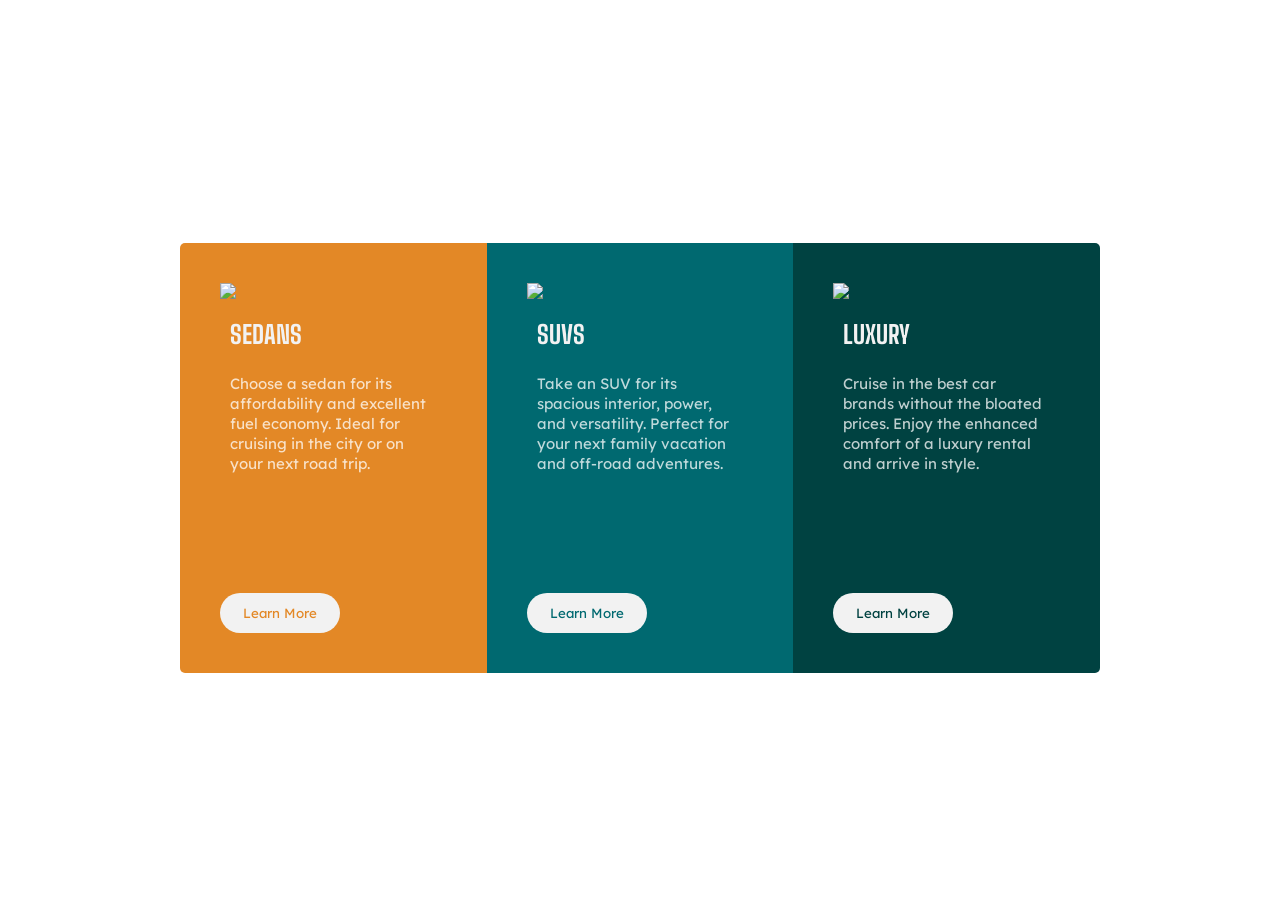
==== index.html @ 1e1beb64 "Add files via upload" ====
<!DOCTYPE html>
<html lang="en">
<head>
    <meta charset="UTF-8">
    <meta name="viewport" content="width=device-width, initial-scale=1.0">
    <link rel="stylesheet" href="style.css">
    <link rel="preconnect" href="https://fonts.googleapis.com">
<link rel="preconnect" href="https://fonts.gstatic.com" crossorigin>
<link href="https://fonts.googleapis.com/css2?family=Big+Shoulders:opsz,wght@10..72,100..900&family=Lexend+Deca:wght@100..900&display=swap" rel="stylesheet"><title>Practice</title>
</head>
<body>
    <div class="grid-container">
        <div class="item" id="item1">
            <img src="/images/icon-sedans.svg">
            <h1 class="header">SEDANS</h1>
            <p class="p">Choose a sedan for its affordability and excellent fuel economy. Ideal for cruising in the city 
             or on your next road trip.</p>
             <button class="btn" style="color: hsl(31, 77%, 52%);">Learn More</button>
        </div>
        <div class="item" id="item2">
            <img src="/images/icon-suvs.svg">
            <h1 class="header">SUVS</h1>
            <p class="p">Take an SUV for its spacious interior, power, and versatility. Perfect for your next family vacation 
  and off-road adventures.</p>
            <button class="btn" style="color:hsl(184, 100%, 22%);">Learn More</button>
        </div>
        <div class="item" id="item3">
            <img src="/images/icon-luxury.svg">
            <h1 class="header">LUXURY</h1>
            <p class="p">Cruise in the best car brands without the bloated prices. Enjoy the enhanced comfort of a luxury 
  rental and arrive in style.</p>
             <button class="btn" style="color:hsl(179, 100%, 13%) ;">Learn More</button>
        </div>
    </div>
</body>
</html>
---- style.css ----
.grid-container{
    height: 100vh;
    display: grid;
    grid-template-columns: 1fr 1fr 1fr;
    
    align-items: center;
    justify-content: center;
    align-content: center ;
    max-width: 920px;
    margin: 0 auto;
    
}
.item{
    height: 350px;
    margin: 0;
    display: flex;
    flex-direction: column;
    align-items: flex-start;
    padding: 40px;
}
#item1{
    background-color:  hsl(31, 77%, 52%);
    border-top-left-radius:  5px;
    border-bottom-left-radius: 5px;

}
#item2{
    background-color: hsl(184, 100%, 22%);
}
#item3{
    background-color: hsl(179, 100%, 13%);
    border-top-right-radius:5px ;
    border-bottom-right-radius: 5px;
}


.header{
    font-family: "Big Shoulders";
    color: hsl(0, 0%, 95%);
    font-size: 25px;
    padding-left: 10px;
    margin-top: 20px;
    font-weight: 700;
    margin-bottom: 0;
    height: 30px;
    
}
.p{
    font-family: "Lexend Deca";
    font-weight: 400;
    font-size: 15px;
    color: hsla(0, 0%, 100%, 0.75);
    padding: 10px;
    line-height: 20px;
    
}
.btn{
    font-family: "Lexend Deca";
    background-color:hsl(0, 0%, 95%) ;
    border-radius: 20px;
    height: 40px;
    width: 120px;
    margin-top: auto;
    border: 0px;
}
@media (max-width: 768px) {
    .grid-container {
        grid-template-columns: 1fr; /* 1 column */
        height: auto; /* Let it grow taller than the screen */
        padding: 40px 20px; /* Add some space around the cards */
    }
    
}
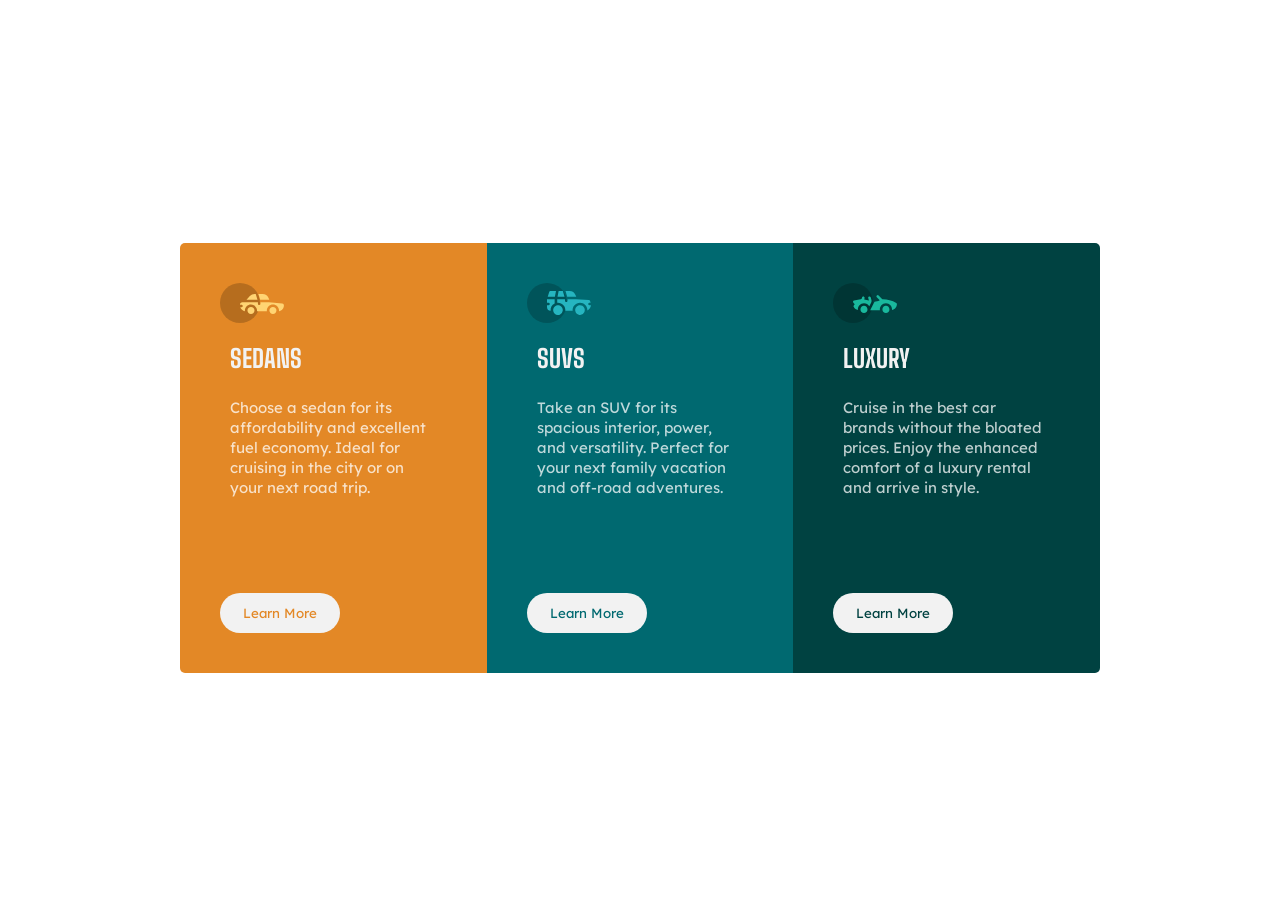
==== commit 0e5f8597: "Update index.html" ====
--- a/index.html
+++ b/index.html
@@ -11,21 +11,21 @@
 <body>
     <div class="grid-container">
         <div class="item" id="item1">
-            <img src="/images/icon-sedans.svg">
+            <img id="sedan" src="icon-sedans.svg" alt="Sedan icon">
             <h1 class="header">SEDANS</h1>
             <p class="p">Choose a sedan for its affordability and excellent fuel economy. Ideal for cruising in the city 
              or on your next road trip.</p>
              <button class="btn" style="color: hsl(31, 77%, 52%);">Learn More</button>
         </div>
         <div class="item" id="item2">
-            <img src="/images/icon-suvs.svg">
+            <img id="suv" src="icon-suvs.svg" alt="SUV icon">
             <h1 class="header">SUVS</h1>
             <p class="p">Take an SUV for its spacious interior, power, and versatility. Perfect for your next family vacation 
   and off-road adventures.</p>
             <button class="btn" style="color:hsl(184, 100%, 22%);">Learn More</button>
         </div>
         <div class="item" id="item3">
-            <img src="/images/icon-luxury.svg">
+            <img id="luxury" src="icon-luxury.svg" alt="Luxury icon">
             <h1 class="header">LUXURY</h1>
             <p class="p">Cruise in the best car brands without the bloated prices. Enjoy the enhanced comfort of a luxury 
   rental and arrive in style.</p>
@@ -33,4 +33,4 @@
         </div>
     </div>
 </body>
-</html>+</html>
